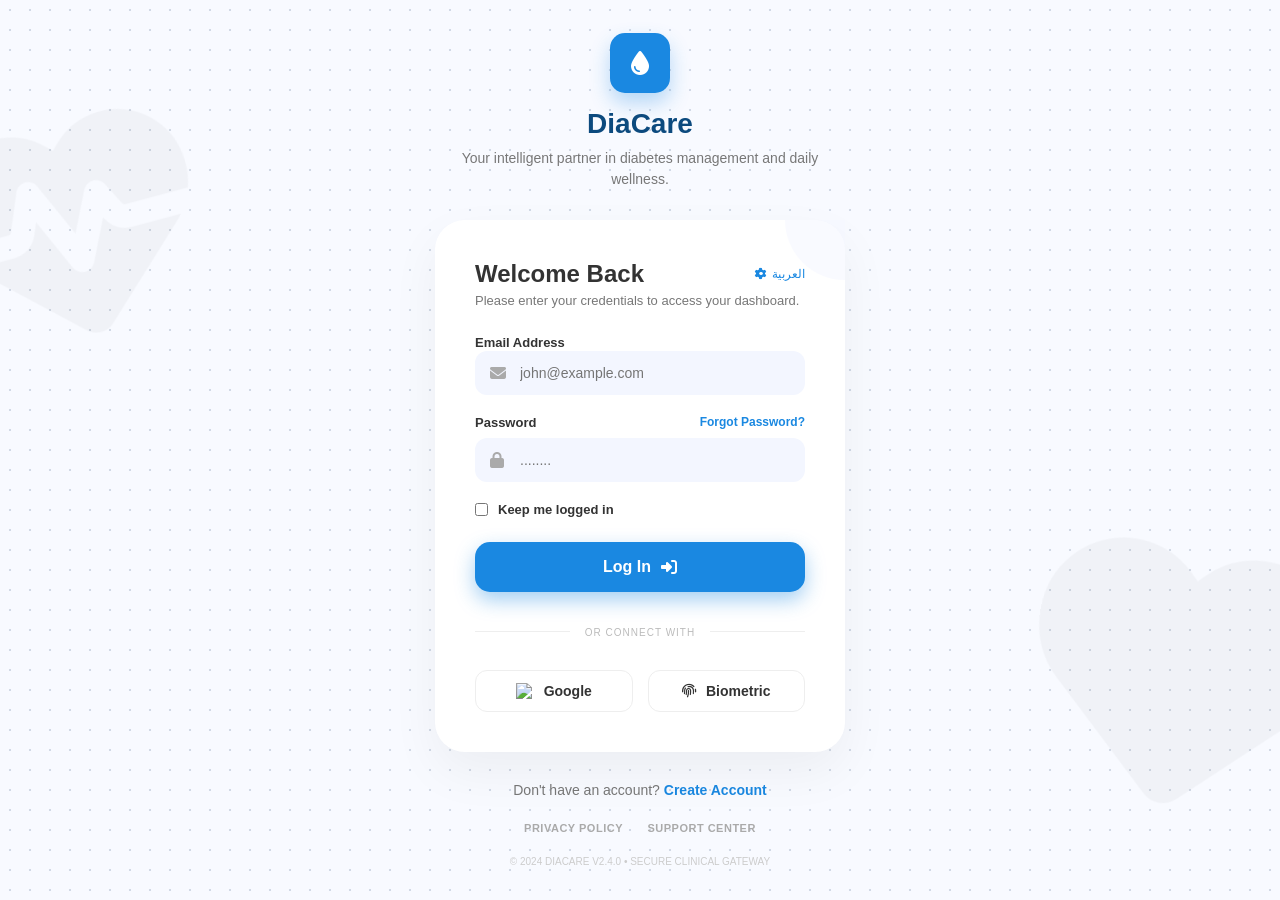
==== pages/index.html @ 2092fec4 "Updated paths to index" ====
<!DOCTYPE html>
<html lang="en">
<head>
    <meta charset="UTF-8">
    <meta name="viewport" content="width=device-width, initial-scale=1.0">
    <title>DiaCare - Login</title>
    <link rel="stylesheet" href="https://cdnjs.cloudflare.com/ajax/libs/font-awesome/6.4.0/css/all.min.css">
    <link rel="stylesheet" href="../css/index.css">
    <style>
        :root {
            --primary-color: #1a88e1;
            --bg-color: #f8faff;
            --text-dark: #333;
            --text-gray: #777;
            --card-bg: #ffffff;
            --input-bg: #f3f6ff;
        }

        * {
            box-sizing: border-box;
            margin: 0;
            padding: 0;
            font-family: 'Segoe UI', Roboto, Helvetica, Arial, sans-serif;
        }

        body {
            background-color: var(--bg-color);
            background-image: radial-gradient(#d1d9e6 1px, transparent 1px);
            background-size: 20px 20px;
            display: flex;
            justify-content: center;
            align-items: center;
            min-height: 100vh;
            overflow-x: hidden;
            color: var(--text-dark);
        }

        .background-decor {
            position: fixed;
            color: rgba(0, 0, 0, 0.03);
            z-index: -1;
        }
        .left-icon { font-size: 250px; left: -50px; top: 10%; transform: rotate(-15deg); }
        .right-icon { font-size: 300px; right: -50px; bottom: 5%; transform: rotate(10deg); }

        .main-container {
            width: 100%;
            max-width: 450px;
            padding: 20px;
            text-align: center;
        }

        .logo-box {
            background: var(--primary-color);
            width: 60px;
            height: 60px;
            border-radius: 15px;
            display: flex;
            align-items: center;
            justify-content: center;
            margin: 0 auto 15px;
            color: white;
            font-size: 24px;
            box-shadow: 0 10px 20px rgba(26, 136, 225, 0.3);
        }

        .header h1 {
            color: #0c4a7e;
            font-size: 28px;
            margin-bottom: 8px;
        }

        .header p {
            color: var(--text-gray);
            font-size: 14px;
            margin-bottom: 30px;
            line-height: 1.5;
        }

        .login-card {
            background: var(--card-bg);
            padding: 40px;
            border-radius: 30px;
            box-shadow: 0 20px 50px rgba(0, 0, 0, 0.05);
            text-align: left;
            position: relative;
        }

        .card-header {
            display: flex;
            justify-content: space-between;
            align-items: center;
            margin-bottom: 5px;
        }

        .lang-switch {
            font-size: 12px;
            color: var(--primary-color);
            cursor: pointer;
            display: flex;
            align-items: center;
            gap: 5px;
        }

        .subtitle {
            font-size: 13px;
            color: var(--text-gray);
            margin-bottom: 25px;
        }

        .input-group { margin-bottom: 20px; }

        .label-row {
            display: flex;
            justify-content: space-between;
            margin-bottom: 8px;
        }

        label { font-size: 13px; font-weight: 600; color: var(--text-dark); }

        .forgot-link { font-size: 12px; color: var(--primary-color); text-decoration: none; font-weight: bold; }

        .input-wrapper {
            position: relative;
            display: flex;
            align-items: center;
        }

        .input-wrapper i:not(.toggle-password) {
            position: absolute;
            left: 15px;
            color: #aaa;
        }

        .input-wrapper input {
            width: 100%;
            padding: 14px 15px 14px 45px;
            border: none;
            background: var(--input-bg);
            border-radius: 12px;
            font-size: 14px;
            outline: none;
        }

        .toggle-password {
            position: absolute;
            right: 15px;
            cursor: pointer;
            color: #aaa;
        }

        .remember-me {
            display: flex;
            align-items: center;
            gap: 10px;
            font-size: 13px;
            color: var(--text-gray);
            margin-bottom: 25px;
        }

        .login-btn {
            width: 100%;
            padding: 16px;
            background: var(--primary-color);
            color: white;
            border: none;
            border-radius: 15px;
            font-size: 16px;
            font-weight: bold;
            cursor: pointer;
            display: flex;
            justify-content: center;
            align-items: center;
            gap: 10px;
            transition: 0.3s;
            box-shadow: 0 8px 20px rgba(26, 136, 225, 0.4);
        }

        .login-btn:hover { background: #1572c0; transform: translateY(-1px); }

        .divider {
            text-align: center;
            margin: 30px 0;
            position: relative;
        }

        .divider::before {
            content: '';
            position: absolute;
            width: 100%; height: 1px;
            background: #eee;
            top: 50%; left: 0;
            z-index: 1;
        }

        .divider span {
            background: white;
            padding: 0 15px;
            font-size: 10px;
            color: #bbb;
            position: relative;
            z-index: 2;
            letter-spacing: 1px;
        }

        .social-login {
            display: flex;
            gap: 15px;
        }

        .social-btn {
            flex: 1;
            padding: 12px;
            border: 1px solid #eee;
            background: white;
            border-radius: 12px;
            font-size: 14px;
            font-weight: 600;
            cursor: pointer;
            display: flex;
            align-items: center;
            justify-content: center;
            gap: 10px;
            color: var(--text-dark);
            transition: 0.2s;
        }

        .social-btn:hover { background: #f9f9f9; }

        .footer { margin-top: 30px; }
        .footer p { font-size: 14px; color: var(--text-gray); }
        .footer a { color: var(--primary-color); text-decoration: none; font-weight: bold; }

        .footer-links { margin: 20px 0; }
        .footer-links a {
            font-size: 11px;
            color: #aaa;
            margin: 0 10px;
            text-decoration: none;
        }

        .version { font-size: 10px !important; color: #ccc !important; margin-top: 10px; }
    </style>
</head>
<body>

    <div class="background-decor left-icon"><i class="fa-solid fa-heart-pulse"></i></div>
    <div class="background-decor right-icon"><i class="fa-solid fa-heart"></i></div>

    <div class="main-container">
        <header class="header">
            <div class="logo-box">
                <i class="fa-solid fa-droplet"></i>
            </div>
            <h1>DiaCare</h1>
            <p>Your intelligent partner in diabetes management and daily wellness.</p>
        </header>

        <div class="login-card">
            <div class="card-header">
                <h2>Welcome Back</h2>
                <div class="lang-switch">
                    <i class="fa-solid fa-gear"></i>
                    <span>العربية</span>
                </div>
            </div>
            <p class="subtitle">Please enter your credentials to access your dashboard.</p>

            <form id="loginForm">
                <div class="input-group">
                    <label>Email Address</label>
                    <div class="input-wrapper">
                        <i class="fa-solid fa-envelope"></i>
                        <input type="email" placeholder="john@example.com" required>
                    </div>
                </div>

                <div class="input-group">
                    <div class="label-row">
                        <label>Password</label>
                        <a href="forgot-password.html" class="forgot-link">Forgot Password?</a>
                    </div>
                    <div class="input-wrapper">
                        <i class="fa-solid fa-lock"></i>
                        <input type="password" id="password" placeholder="........" required>
                        <i class="fa-solid fa-eye toggle-password" id="togglePassword"></i>
                    </div>
                </div>

                <div class="remember-me">
                    <input type="checkbox" id="remember">
                    <label for="remember">Keep me logged in</label>
                </div>

                <button type="submit" class="login-btn">
                    Log In <i class="fa-solid fa-right-to-bracket"></i>
                </button>
            </form>

            <div class="divider">
                <span>OR CONNECT WITH</span>
            </div>

            <div class="social-login">
                <button class="social-btn">
                    <img src="https://cdn-icons-png.flaticon.com/512/2991/2991148.png" width="18"> Google
                </button>
                <button class="social-btn">
                    <i class="fa-solid fa-fingerprint"></i> Biometric
                </button>
            </div>
        </div>

        <footer class="footer">
            <p>Don't have an account? <a href="register.html">Create Account</a></p>
            <div class="footer-links">
                <a href="#">PRIVACY POLICY</a>
                <a href="#">SUPPORT CENTER</a>
            </div>
            <p class="version">© 2024 DIACARE V2.4.0 • SECURE CLINICAL GATEWAY</p>
        </footer>
    </div>

    <script src="../js/index.js"></script>
</body>
</html>
---- css/index.css ----
:root {
    --primary-color: #1a88e1;
    --bg-color: #f8faff;
    --text-dark: #333;
    --text-gray: #777;
    --card-bg: #ffffff;
    --input-bg: #f3f6ff;
}

* {
    box-sizing: border-box;
    margin: 0;
    padding: 0;
    font-family: 'Segoe UI', Tahoma, Geneva, Verdana, sans-serif;
}

body {
    background-color: var(--bg-color);
    background-image: radial-gradient(#d1d9e6 1px, transparent 1px);
    background-size: 20px 20px;
    display: flex;
    justify-content: center;
    align-items: center;
    min-height: 100vh;
    overflow-x: hidden;
}

.background-decor {
    position: fixed;
    color: rgba(0, 0, 0, 0.03);
    z-index: -1;
}
.left-icon { font-size: 250px; left: -50px; top: 10%; transform: rotate(-15deg); }
.right-icon { font-size: 300px; right: -50px; bottom: 5%; transform: rotate(10deg); }

.main-container {
    width: 100%;
    max-width: 450px;
    padding: 20px;
    text-align: center;
}

.logo-box {
    background: var(--primary-color);
    width: 60px;
    height: 60px;
    border-radius: 15px;
    display: flex;
    align-items: center;
    justify-content: center;
    margin: 0 auto 15px;
    color: white;
    font-size: 24px;
    box-shadow: 0 10px 20px rgba(26, 136, 225, 0.3);
}

.header h1 {
    color: #0c4a7e;
    font-size: 28px;
    margin-bottom: 8px;
}

.header p {
    color: var(--text-gray);
    font-size: 14px;
    margin-bottom: 30px;
    line-height: 1.5;
}

.login-card {
    background: var(--card-bg);
    padding: 40px;
    border-radius: 30px;
    box-shadow: 0 20px 50px rgba(0, 0, 0, 0.05);
    text-align: left;
    position: relative;
}

.login-card::before {
    content: '';
    position: absolute;
    top: 0; right: 0;
    width: 60px; height: 60px;
    background: rgba(243, 246, 255, 0.5);
    border-bottom-left-radius: 100%;
}

.card-header {
    display: flex;
    justify-content: space-between;
    align-items: center;
    margin-bottom: 5px;
}

.lang-switch {
    font-size: 12px;
    color: var(--primary-color);
    cursor: pointer;
}

.subtitle {
    font-size: 13px;
    color: var(--text-gray);
    margin-bottom: 25px;
}

.input-group { margin-bottom: 20px; }

.label-row {
    display: flex;
    justify-content: space-between;
    margin-bottom: 8px;
}

label { font-size: 13px; font-weight: 600; color: var(--text-dark); }

.forgot-link { font-size: 12px; color: var(--primary-color); text-decoration: none; font-weight: bold; }

.input-wrapper {
    position: relative;
    display: flex;
    align-items: center;
}

.input-wrapper i:not(.toggle-password) {
    position: absolute;
    left: 15px;
    color: #aaa;
}

.input-wrapper input {
    width: 100%;
    padding: 12px 15px 12px 45px;
    border: none;
    background: var(--input-bg);
    border-radius: 10px;
    font-size: 14px;
    outline: none;
}

.toggle-password {
    position: absolute;
    right: 15px;
    cursor: pointer;
    color: #aaa;
}

.remember-me {
    display: flex;
    align-items: center;
    gap: 10px;
    font-size: 13px;
    color: var(--text-gray);
    margin-bottom: 25px;
}

.login-btn {
    width: 100%;
    padding: 15px;
    background: var(--primary-color);
    color: white;
    border: none;
    border-radius: 15px;
    font-size: 16px;
    font-weight: bold;
    cursor: pointer;
    display: flex;
    justify-content: center;
    align-items: center;
    gap: 10px;
    transition: 0.3s;
    box-shadow: 0 8px 20px rgba(26, 136, 225, 0.4);
}

.login-btn:hover { background: #1572c0; }

.divider {
    text-align: center;
    margin: 30px 0;
    position: relative;
}

.divider::before {
    content: '';
    position: absolute;
    width: 100%; height: 1px;
    background: #eee;
    top: 50%; left: 0;
    z-index: 1;
}

.divider span {
    background: white;
    padding: 0 15px;
    font-size: 10px;
    color: #bbb;
    position: relative;
    z-index: 2;
    letter-spacing: 1px;
}

.social-login {
    display: flex;
    gap: 15px;
}

.social-btn {
    flex: 1;
    padding: 12px;
    border: none;
    background: var(--input-bg);
    border-radius: 10px;
    font-size: 14px;
    font-weight: 600;
    cursor: pointer;
    display: flex;
    align-items: center;
    justify-content: center;
    gap: 10px;
    color: var(--text-dark);
}

.footer { margin-top: 30px; }
.footer p { font-size: 14px; color: var(--text-gray); }
.footer a { color: var(--primary-color); text-decoration: none; font-weight: bold; }

.footer-links { margin: 20px 0; }
.footer-links a {
    font-size: 11px;
    color: #aaa;
    margin: 0 10px;
    letter-spacing: 0.5px;
}

.version { font-size: 10px !important; color: #ccc !important; margin-top: 10px; }
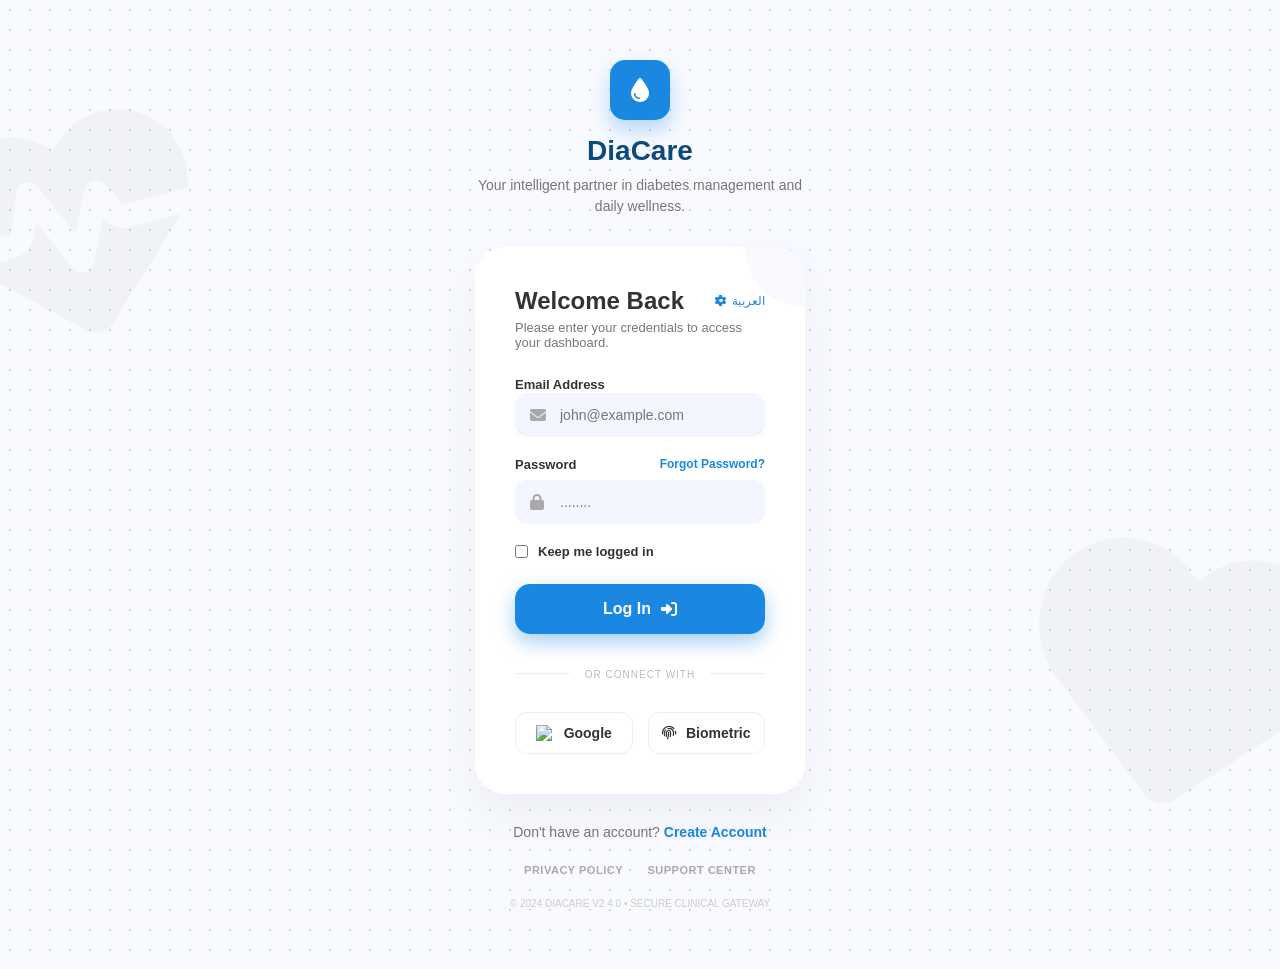
==== commit 32caf3bd: "update" ====
--- a/pages/index.html
+++ b/pages/index.html
@@ -248,6 +248,9 @@
     <div class="background-decor right-icon"><i class="fa-solid fa-heart"></i></div>
 
     <div class="main-container">
+    <!-- Main content container -->
+    <div class="main-container">
+    <div class="main-container">
         <header class="header">
             <div class="logo-box">
                 <i class="fa-solid fa-droplet"></i>
